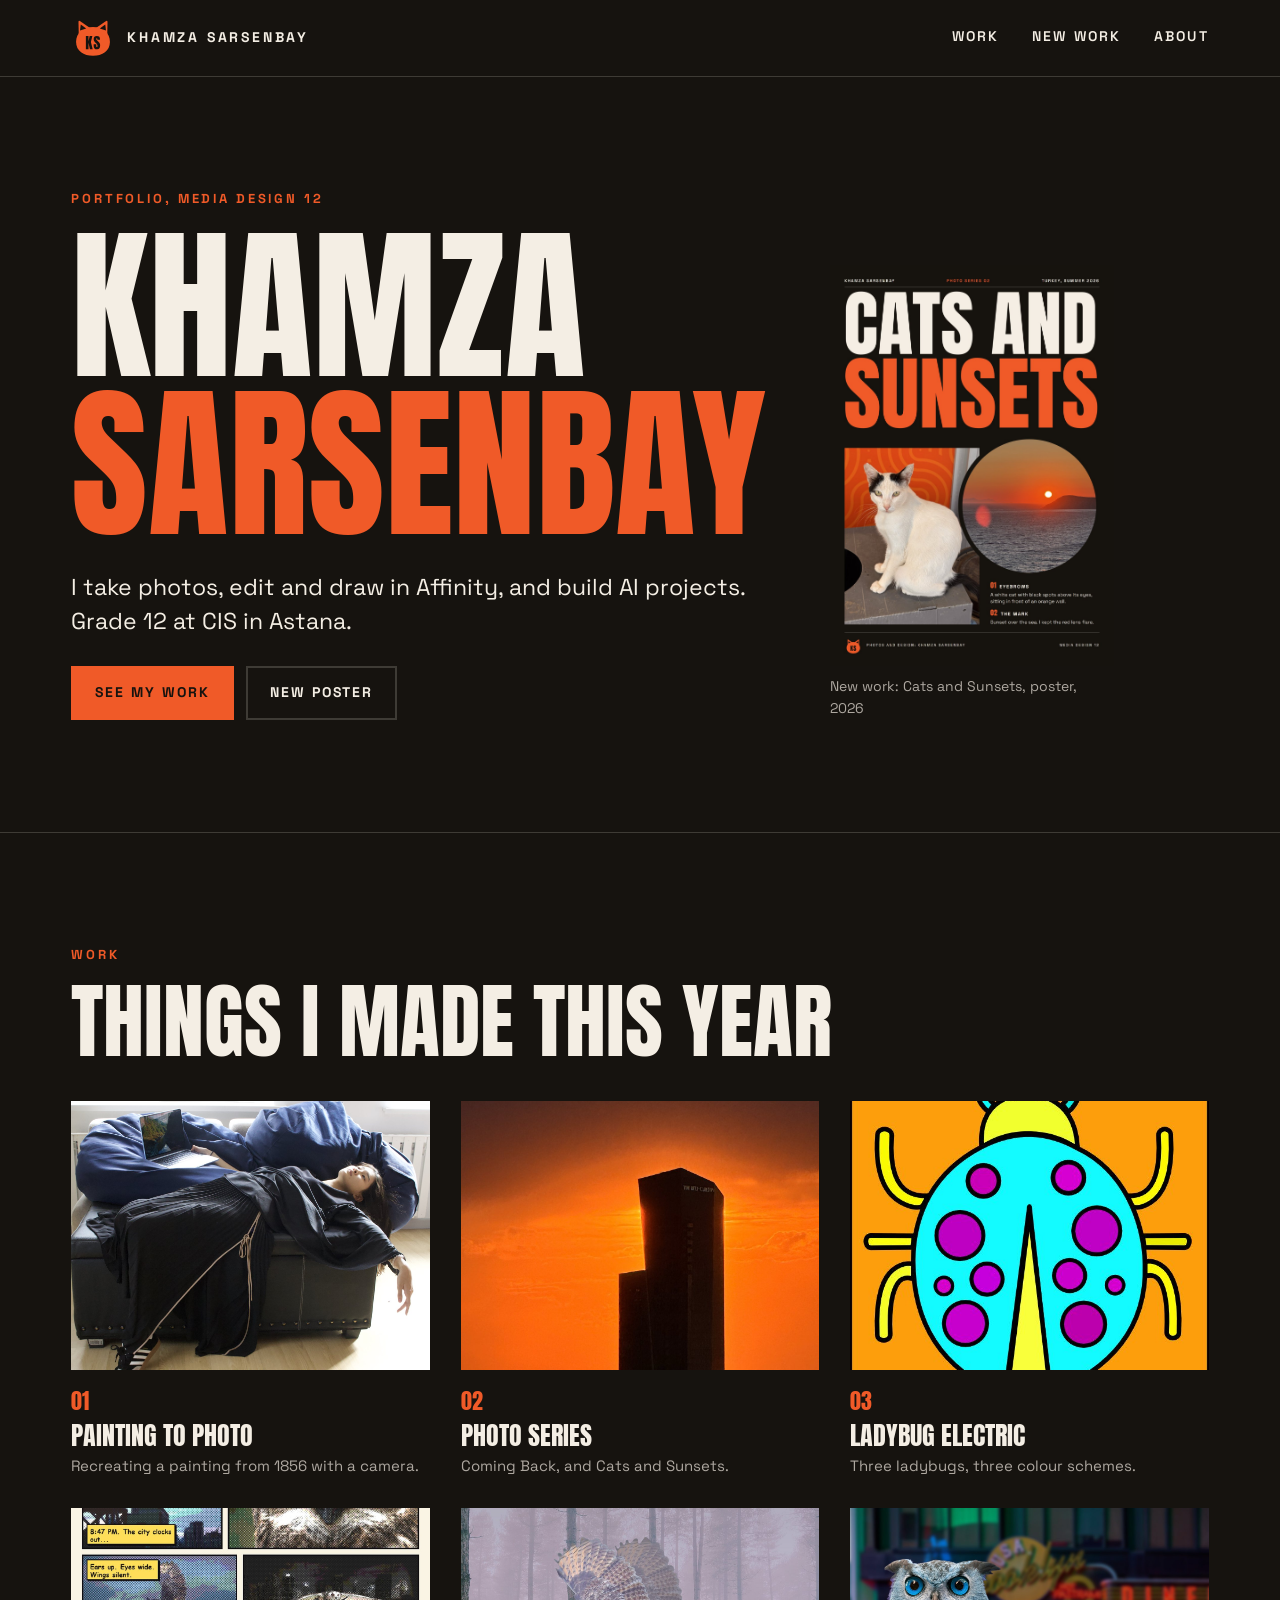
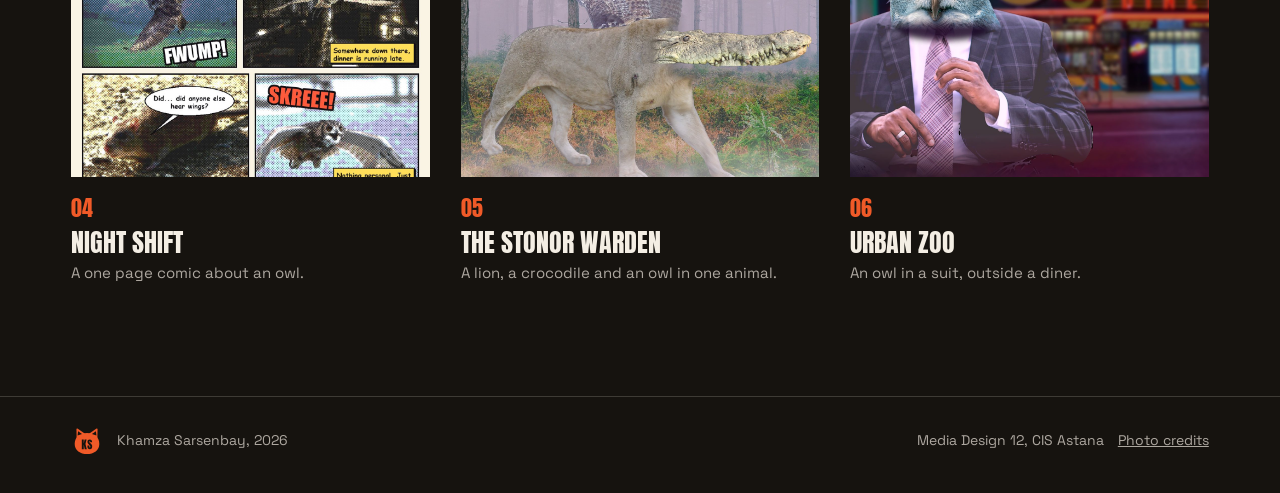
==== index.html @ 02a17161 "Personal branding website: Khamza Sarsenbay portfolio Co-Authored-By: Claude Opus 5.5 <noreply@anthr" ====
<!doctype html>
<html lang="en">
<head>
<meta charset="utf-8">
<meta name="viewport" content="width=device-width, initial-scale=1">
<title>Khamza Sarsenbay</title>
<meta name="description" content="Portfolio of Khamza Sarsenbay: photos, Affinity work and a new poster.">
<link rel="icon" type="image/png" href="assets/logo/favicon-64.png">
<link rel="apple-touch-icon" href="assets/logo/apple-touch-icon.png">
<link rel="preload" href="assets/fonts/Anton-Regular.ttf" as="font" type="font/ttf" crossorigin>
<link rel="stylesheet" href="assets/style.css">
</head>
<body>
<header class="site-header">
  <div class="wrap">
    <a class="brand" href="index.html" aria-label="Khamza Sarsenbay, home"><img src="assets/logo/logo-primary.svg" alt="KS logo" width="44" height="44"><span>Khamza Sarsenbay</span></a>
    <nav class="nav" aria-label="Main"><a href="work.html">Work</a><a href="new-work.html">New work</a><a href="about.html">About</a></nav>
  </div>
</header>
<main>

<section class="section hero">
  <div class="wrap">
    <div>
      <p class="eyebrow">Portfolio, Media Design 12</p>
      <h1>Khamza <span class="accent">Sarsenbay</span></h1>
      <p class="lead" style="margin-top:28px">I take photos, edit and draw in Affinity, and build AI projects. Grade 12 at CIS in Astana.</p>
      <div class="btns"><a class="btn" href="work.html">See my work</a><a class="btn ghost" href="new-work.html">New poster</a></div>
    </div>
    <figure>
      <a href="new-work.html"><img src="assets/img/poster.jpg" alt="Poster with the title Cats and Sunsets, a white cat photo and a round sunset photo" width="1273" height="1800"></a>
      <figcaption>New work: Cats and Sunsets, poster, 2026</figcaption>
    </figure>
  </div>
</section>
<section class="section">
  <div class="wrap">
    <p class="eyebrow">Work</p>
    <h2>Things I made this year</h2>
    <div class="cards"><a class="card" href="work.html#chatterton"><div class="thumb"><img src="assets/img/chatterton.jpg" alt="" loading="lazy"></div><span class="num">01</span><h3>Painting to Photo</h3><p>Recreating a painting from 1856 with a camera.</p></a><a class="card" href="work.html#photo-series"><div class="thumb"><img src="assets/img/ps-silhouette.jpg" alt="" loading="lazy"></div><span class="num">02</span><h3>Photo Series</h3><p>Coming Back, and Cats and Sunsets.</p></a><a class="card" href="work.html#ladybug"><div class="thumb"><img src="assets/img/ladybug-1.jpg" alt="" loading="lazy"></div><span class="num">03</span><h3>Ladybug Electric</h3><p>Three ladybugs, three colour schemes.</p></a><a class="card" href="work.html#night-shift"><div class="thumb"><img src="assets/img/night-shift.jpg" alt="" loading="lazy"></div><span class="num">04</span><h3>Night Shift</h3><p>A one page comic about an owl.</p></a><a class="card" href="work.html#chimera"><div class="thumb"><img src="assets/img/chimera.jpg" alt="" loading="lazy"></div><span class="num">05</span><h3>The Stonor Warden</h3><p>A lion, a crocodile and an owl in one animal.</p></a><a class="card" href="work.html#urban-zoo"><div class="thumb"><img src="assets/img/urban-zoo.jpg" alt="" loading="lazy"></div><span class="num">06</span><h3>Urban Zoo</h3><p>An owl in a suit, outside a diner.</p></a></div>
  </div>
</section>

</main>
<footer class="site-footer">
  <div class="wrap">
    <img src="assets/logo/logo-primary.svg" alt="" width="32" height="32">
    <span>Khamza Sarsenbay, 2026</span>
    <span class="spacer"></span>
    <span>Media Design 12, CIS Astana</span>
    <a href="credits.html">Photo credits</a>
  </div>
</footer>
</body>
</html>
---- assets/style.css ----
/* Khamza Sarsenbay - one stylesheet for every page.
   Brand: ink #16130F, sunset orange #F05A28, cream #F4EEE4. Fonts: Anton (titles), Space Grotesk (text). */

@font-face { font-family: "Anton"; src: url("fonts/Anton-Regular.ttf") format("truetype"); font-display: swap; }
@font-face { font-family: "Space Grotesk"; src: url("fonts/SpaceGrotesk.ttf") format("truetype"); font-weight: 300 700; font-display: swap; }

:root {
  --ink: #16130F;
  --ink-2: #221D18;
  --orange: #F05A28;
  --cream: #F4EEE4;
  --muted: rgba(244, 238, 228, .68);
  --line: rgba(244, 238, 228, .18);
  --gutter: clamp(16px, 4vw, 56px);
  --max: 1240px;
}

* { box-sizing: border-box; }
html { -webkit-text-size-adjust: 100%; }
body {
  margin: 0;
  background: var(--ink);
  color: var(--cream);
  font-family: "Space Grotesk", system-ui, sans-serif;
  font-size: 18px;
  line-height: 1.55;
}
img { max-width: 100%; height: auto; display: block; }
a { color: inherit; }
::selection { background: var(--orange); color: var(--ink); }

.wrap { max-width: var(--max); margin: 0 auto; padding: 0 var(--gutter); }

/* ---------- header ---------- */
.site-header { border-bottom: 1px solid var(--line); }
.site-header .wrap { display: flex; align-items: center; justify-content: space-between; gap: 16px; min-height: 76px; flex-wrap: wrap; }
.brand { display: flex; align-items: center; gap: 12px; text-decoration: none; }
.brand img { width: 44px; height: 44px; }
.brand span { font-weight: 700; font-size: 14px; letter-spacing: .2em; text-transform: uppercase; }
.nav { display: flex; gap: clamp(14px, 3vw, 32px); }
.nav a { text-decoration: none; font-weight: 600; font-size: 14px; letter-spacing: .16em; text-transform: uppercase; padding: 6px 0; border-bottom: 2px solid transparent; }
.nav a:hover { color: var(--orange); }
.nav a[aria-current="page"] { border-bottom-color: var(--orange); }

/* ---------- type ---------- */
h1, h2, h3, .display { font-family: "Anton", Impact, sans-serif; font-weight: 400; line-height: .95; margin: 0; text-transform: uppercase; }
h1 { font-size: clamp(64px, 13vw, 176px); }
h2 { font-size: clamp(40px, 6.4vw, 84px); }
h3 { font-size: clamp(28px, 3.4vw, 40px); line-height: 1; }
.eyebrow { font-weight: 700; font-size: 13px; letter-spacing: .22em; text-transform: uppercase; color: var(--orange); margin: 0 0 18px; }
.lead { font-size: clamp(19px, 2vw, 23px); line-height: 1.45; max-width: 34em; }
.muted { color: var(--muted); }
.accent { color: var(--orange); }
p { margin: 0 0 1em; }

/* ---------- buttons ---------- */
.btns { display: flex; flex-wrap: wrap; gap: 12px; margin-top: 28px; }
.btn { display: inline-block; text-decoration: none; font-weight: 700; font-size: 14px; letter-spacing: .14em; text-transform: uppercase;
       padding: 14px 22px; background: var(--orange); color: var(--ink); border: 2px solid var(--orange); }
.btn:hover { background: var(--cream); border-color: var(--cream); }
.btn.ghost { background: transparent; color: var(--cream); border-color: var(--line); }
.btn.ghost:hover { border-color: var(--orange); color: var(--orange); }

/* ---------- sections ---------- */
.section { padding: clamp(56px, 9vw, 112px) 0; }
.section + .section { border-top: 1px solid var(--line); }
.page-head { padding: clamp(48px, 8vw, 96px) 0 clamp(32px, 5vw, 56px); border-bottom: 1px solid var(--line); }
.page-head .lead { margin-top: 22px; }

/* home hero */
.hero .wrap { display: grid; grid-template-columns: 1.25fr .75fr; gap: clamp(28px, 5vw, 72px); align-items: end; }
.hero h1 .accent { display: block; }
.hero figure { margin: 0; }
.hero figcaption, .caption { font-size: 14px; color: var(--muted); margin-top: 10px; }

/* card grid */
.cards { display: grid; grid-template-columns: repeat(3, 1fr); gap: clamp(16px, 2.4vw, 32px); margin-top: 40px; }
.card { text-decoration: none; display: block; }
.card .thumb { aspect-ratio: 4 / 3; overflow: hidden; background: var(--ink-2); }
.card .thumb img { width: 100%; height: 100%; object-fit: cover; transition: transform .4s ease; }
.card:hover .thumb img { transform: scale(1.04); }
.card .num { font-family: "Anton"; color: var(--orange); font-size: 22px; margin-top: 14px; display: block; }
.card h3 { font-size: 26px; margin-top: 4px; }
.card p { font-size: 15px; color: var(--muted); margin: 6px 0 0; }

/* project blocks (work page) */
.project .wrap { display: grid; grid-template-columns: 5fr 7fr; gap: clamp(24px, 4vw, 64px); align-items: start; }
.project .text { position: sticky; top: 24px; }
.project .num { font-family: "Anton"; color: var(--orange); font-size: 28px; display: block; margin-bottom: 8px; }
.project h2 { margin-bottom: 20px; }
.project .tag { font-weight: 700; font-size: 12px; letter-spacing: .2em; text-transform: uppercase; color: var(--muted); margin-bottom: 18px; }
.media { display: grid; gap: 16px; }
.media.two { grid-template-columns: 1fr 1fr; }
.media.three { grid-template-columns: repeat(3, 1fr); }
.media.four { grid-template-columns: repeat(4, 1fr); }
.media figure { margin: 0; }
.media.four figure img { aspect-ratio: 3 / 4; object-fit: cover; width: 100%; }
.media a { display: block; }

/* new work */
.feature .wrap { display: grid; grid-template-columns: 7fr 5fr; gap: clamp(24px, 4vw, 64px); align-items: start; }
.feature img { box-shadow: 0 30px 80px rgba(0, 0, 0, .45); }
.swatches { display: flex; gap: 10px; margin: 18px 0 26px; flex-wrap: wrap; }
.swatch { display: flex; align-items: center; gap: 8px; font-size: 13px; color: var(--muted); }
.swatch i { width: 26px; height: 26px; border: 1px solid var(--line); display: inline-block; }

/* about */
.about .wrap { display: grid; grid-template-columns: 4fr 8fr; gap: clamp(24px, 5vw, 80px); }
.about h2 { font-size: clamp(32px, 4vw, 52px); margin-bottom: 18px; }
.about .block + .block { margin-top: 56px; }
.about ul { padding-left: 1.1em; margin: 0; }
.about li { margin-bottom: .5em; }
.about li::marker { color: var(--orange); }
.facts { list-style: none; padding: 0 !important; border-top: 1px solid var(--line); }
.facts li { display: flex; justify-content: space-between; gap: 16px; padding: 12px 0; border-bottom: 1px solid var(--line); margin: 0 !important; font-size: 16px; }
.facts li span:first-child { color: var(--muted); }

/* credits */
.credits { font-size: 15px; color: var(--muted); columns: 2; column-gap: 48px; padding-left: 1.1em; }
.credits li { break-inside: avoid; margin-bottom: 8px; }

/* footer */
.site-footer { border-top: 1px solid var(--line); padding: 28px 0 36px; font-size: 14px; color: var(--muted); }
.site-footer .wrap { display: flex; align-items: center; gap: 14px; flex-wrap: wrap; }
.site-footer img { width: 32px; height: 32px; }
.site-footer .spacer { flex: 1; }
.site-footer a { color: var(--muted); }
.site-footer a:hover { color: var(--orange); }

/* ---------- small screens ---------- */
@media (max-width: 900px) {
  .hero .wrap, .project .wrap, .feature .wrap, .about .wrap { grid-template-columns: 1fr; }
  .project .text { position: static; }
  .cards { grid-template-columns: 1fr 1fr; }
  .media.four { grid-template-columns: 1fr 1fr; }
  .credits { columns: 1; }
}
@media (max-width: 560px) {
  body { font-size: 17px; }
  .cards { grid-template-columns: 1fr; }
  .media.two, .media.three { grid-template-columns: 1fr; }
  .brand span { font-size: 12px; letter-spacing: .14em; }
  .nav a { font-size: 12px; letter-spacing: .1em; }
}
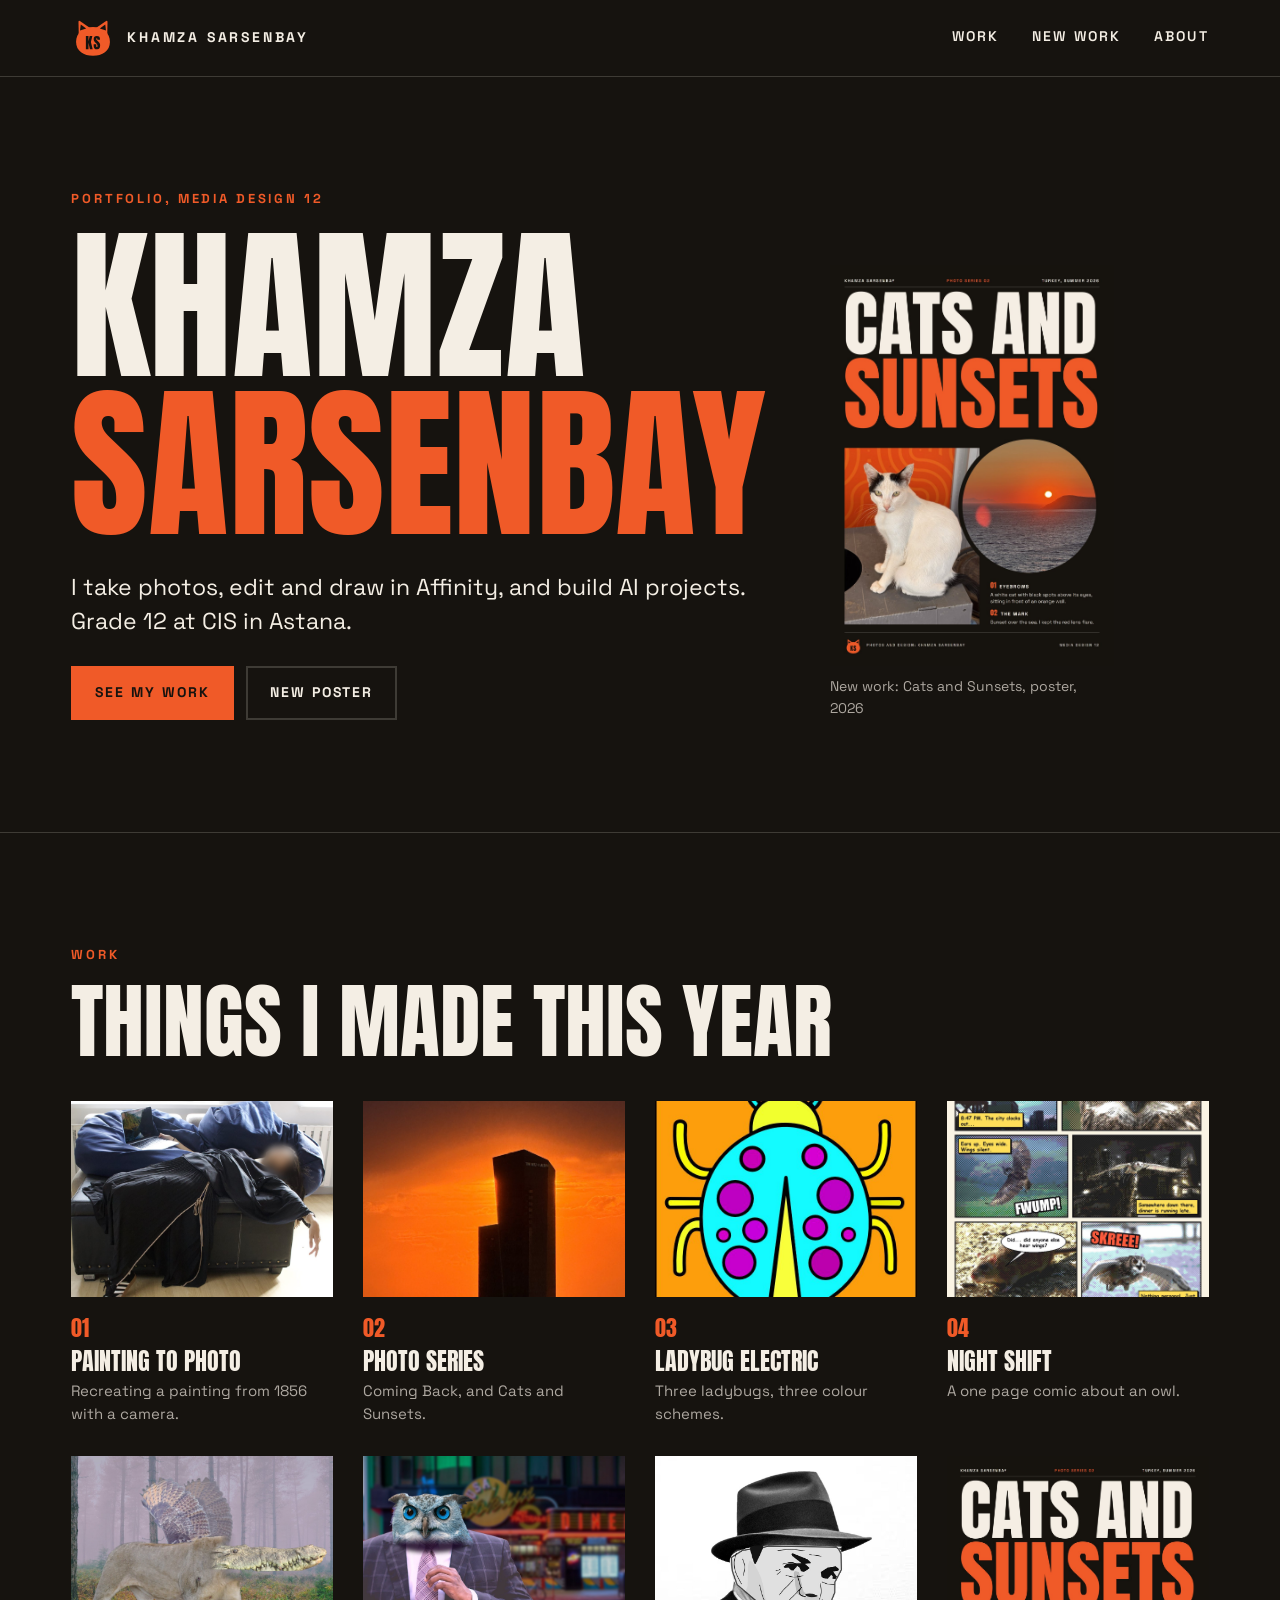
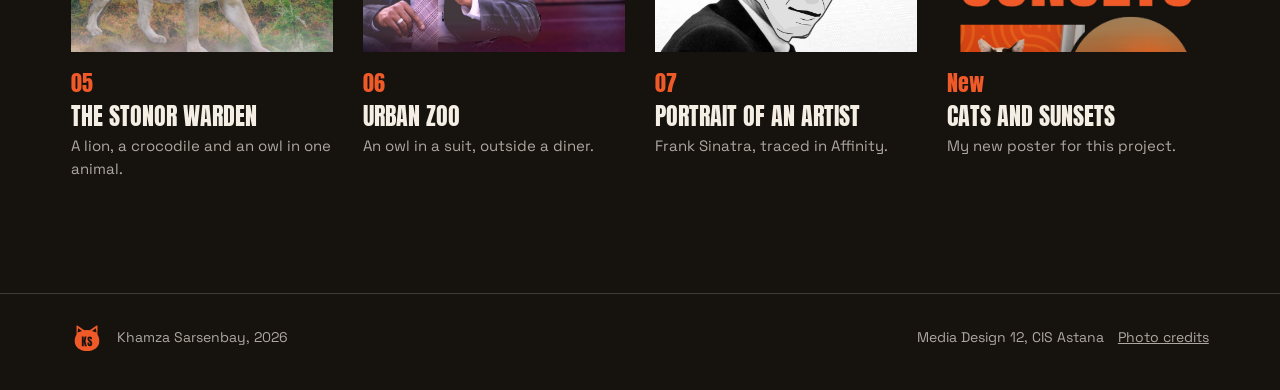
==== commit be53451e: "Blur face in Painting to Photo, add Portrait of an Artist and logo section, plainer goals Co-Authore" ====
--- a/index.html
+++ b/index.html
@@ -37,7 +37,7 @@
   <div class="wrap">
     <p class="eyebrow">Work</p>
     <h2>Things I made this year</h2>
-    <div class="cards"><a class="card" href="work.html#chatterton"><div class="thumb"><img src="assets/img/chatterton.jpg" alt="" loading="lazy"></div><span class="num">01</span><h3>Painting to Photo</h3><p>Recreating a painting from 1856 with a camera.</p></a><a class="card" href="work.html#photo-series"><div class="thumb"><img src="assets/img/ps-silhouette.jpg" alt="" loading="lazy"></div><span class="num">02</span><h3>Photo Series</h3><p>Coming Back, and Cats and Sunsets.</p></a><a class="card" href="work.html#ladybug"><div class="thumb"><img src="assets/img/ladybug-1.jpg" alt="" loading="lazy"></div><span class="num">03</span><h3>Ladybug Electric</h3><p>Three ladybugs, three colour schemes.</p></a><a class="card" href="work.html#night-shift"><div class="thumb"><img src="assets/img/night-shift.jpg" alt="" loading="lazy"></div><span class="num">04</span><h3>Night Shift</h3><p>A one page comic about an owl.</p></a><a class="card" href="work.html#chimera"><div class="thumb"><img src="assets/img/chimera.jpg" alt="" loading="lazy"></div><span class="num">05</span><h3>The Stonor Warden</h3><p>A lion, a crocodile and an owl in one animal.</p></a><a class="card" href="work.html#urban-zoo"><div class="thumb"><img src="assets/img/urban-zoo.jpg" alt="" loading="lazy"></div><span class="num">06</span><h3>Urban Zoo</h3><p>An owl in a suit, outside a diner.</p></a></div>
+    <div class="cards"><a class="card" href="work.html#chatterton"><div class="thumb"><img src="assets/img/chatterton.jpg" alt="" loading="lazy"></div><span class="num">01</span><h3>Painting to Photo</h3><p>Recreating a painting from 1856 with a camera.</p></a><a class="card" href="work.html#photo-series"><div class="thumb"><img src="assets/img/ps-silhouette.jpg" alt="" loading="lazy"></div><span class="num">02</span><h3>Photo Series</h3><p>Coming Back, and Cats and Sunsets.</p></a><a class="card" href="work.html#ladybug"><div class="thumb"><img src="assets/img/ladybug-1.jpg" alt="" loading="lazy"></div><span class="num">03</span><h3>Ladybug Electric</h3><p>Three ladybugs, three colour schemes.</p></a><a class="card" href="work.html#night-shift"><div class="thumb"><img src="assets/img/night-shift.jpg" alt="" loading="lazy"></div><span class="num">04</span><h3>Night Shift</h3><p>A one page comic about an owl.</p></a><a class="card" href="work.html#chimera"><div class="thumb"><img src="assets/img/chimera.jpg" alt="" loading="lazy"></div><span class="num">05</span><h3>The Stonor Warden</h3><p>A lion, a crocodile and an owl in one animal.</p></a><a class="card" href="work.html#urban-zoo"><div class="thumb"><img src="assets/img/urban-zoo.jpg" alt="" loading="lazy"></div><span class="num">06</span><h3>Urban Zoo</h3><p>An owl in a suit, outside a diner.</p></a><a class="card" href="work.html#portrait"><div class="thumb"><img src="assets/img/frank.jpg" alt="" loading="lazy" style="object-position:50% 30%"></div><span class="num">07</span><h3>Portrait of an Artist</h3><p>Frank Sinatra, traced in Affinity.</p></a><a class="card" href="new-work.html"><div class="thumb"><img src="assets/img/poster.jpg" alt="" loading="lazy" style="object-position:50% 0"></div><span class="num">New</span><h3>Cats and Sunsets</h3><p>My new poster for this project.</p></a></div>
   </div>
 </section>
 
--- a/assets/style.css
+++ b/assets/style.css
@@ -74,13 +74,13 @@
 .hero figcaption, .caption { font-size: 14px; color: var(--muted); margin-top: 10px; }
 
 /* card grid */
-.cards { display: grid; grid-template-columns: repeat(3, 1fr); gap: clamp(16px, 2.4vw, 32px); margin-top: 40px; }
+.cards { display: grid; grid-template-columns: repeat(4, 1fr); gap: clamp(16px, 2.4vw, 32px); margin-top: 40px; }
 .card { text-decoration: none; display: block; }
 .card .thumb { aspect-ratio: 4 / 3; overflow: hidden; background: var(--ink-2); }
 .card .thumb img { width: 100%; height: 100%; object-fit: cover; transition: transform .4s ease; }
 .card:hover .thumb img { transform: scale(1.04); }
 .card .num { font-family: "Anton"; color: var(--orange); font-size: 22px; margin-top: 14px; display: block; }
-.card h3 { font-size: 26px; margin-top: 4px; }
+.card h3 { font-size: 24px; margin-top: 4px; }
 .card p { font-size: 15px; color: var(--muted); margin: 6px 0 0; }
 
 /* project blocks (work page) */
@@ -115,6 +115,18 @@
 .facts li { display: flex; justify-content: space-between; gap: 16px; padding: 12px 0; border-bottom: 1px solid var(--line); margin: 0 !important; font-size: 16px; }
 .facts li span:first-child { color: var(--muted); }
 
+/* logo (about page) */
+.logo-show .intro { max-width: 40em; margin-top: 22px; }
+.logo-grid { display: grid; grid-template-columns: repeat(3, 1fr); gap: clamp(16px, 2.4vw, 32px); margin-top: 40px; }
+.logo-grid figure { margin: 0; }
+.logo-tile { aspect-ratio: 1 / 1; display: flex; align-items: center; justify-content: center; background: var(--ink-2); }
+.logo-tile img { width: 62%; }
+.logo-tile.cream { background: var(--cream); }
+.logo-tile.orange { background: var(--orange); }
+.logo-sizes { display: flex; align-items: flex-end; gap: clamp(20px, 4vw, 48px); flex-wrap: wrap; margin-top: 32px; padding: 28px; border: 1px solid var(--line); }
+.logo-sizes div { display: flex; flex-direction: column; align-items: center; gap: 8px; }
+.logo-sizes .caption { margin: 0; }
+
 /* credits */
 .credits { font-size: 15px; color: var(--muted); columns: 2; column-gap: 48px; padding-left: 1.1em; }
 .credits li { break-inside: avoid; margin-bottom: 8px; }
@@ -128,17 +140,19 @@
 .site-footer a:hover { color: var(--orange); }
 
 /* ---------- small screens ---------- */
+@media (max-width: 1100px) {
+  .cards { grid-template-columns: 1fr 1fr; }
+}
 @media (max-width: 900px) {
   .hero .wrap, .project .wrap, .feature .wrap, .about .wrap { grid-template-columns: 1fr; }
   .project .text { position: static; }
-  .cards { grid-template-columns: 1fr 1fr; }
   .media.four { grid-template-columns: 1fr 1fr; }
   .credits { columns: 1; }
 }
 @media (max-width: 560px) {
   body { font-size: 17px; }
   .cards { grid-template-columns: 1fr; }
-  .media.two, .media.three { grid-template-columns: 1fr; }
+  .media.two, .media.three, .logo-grid { grid-template-columns: 1fr; }
   .brand span { font-size: 12px; letter-spacing: .14em; }
   .nav a { font-size: 12px; letter-spacing: .1em; }
 }
